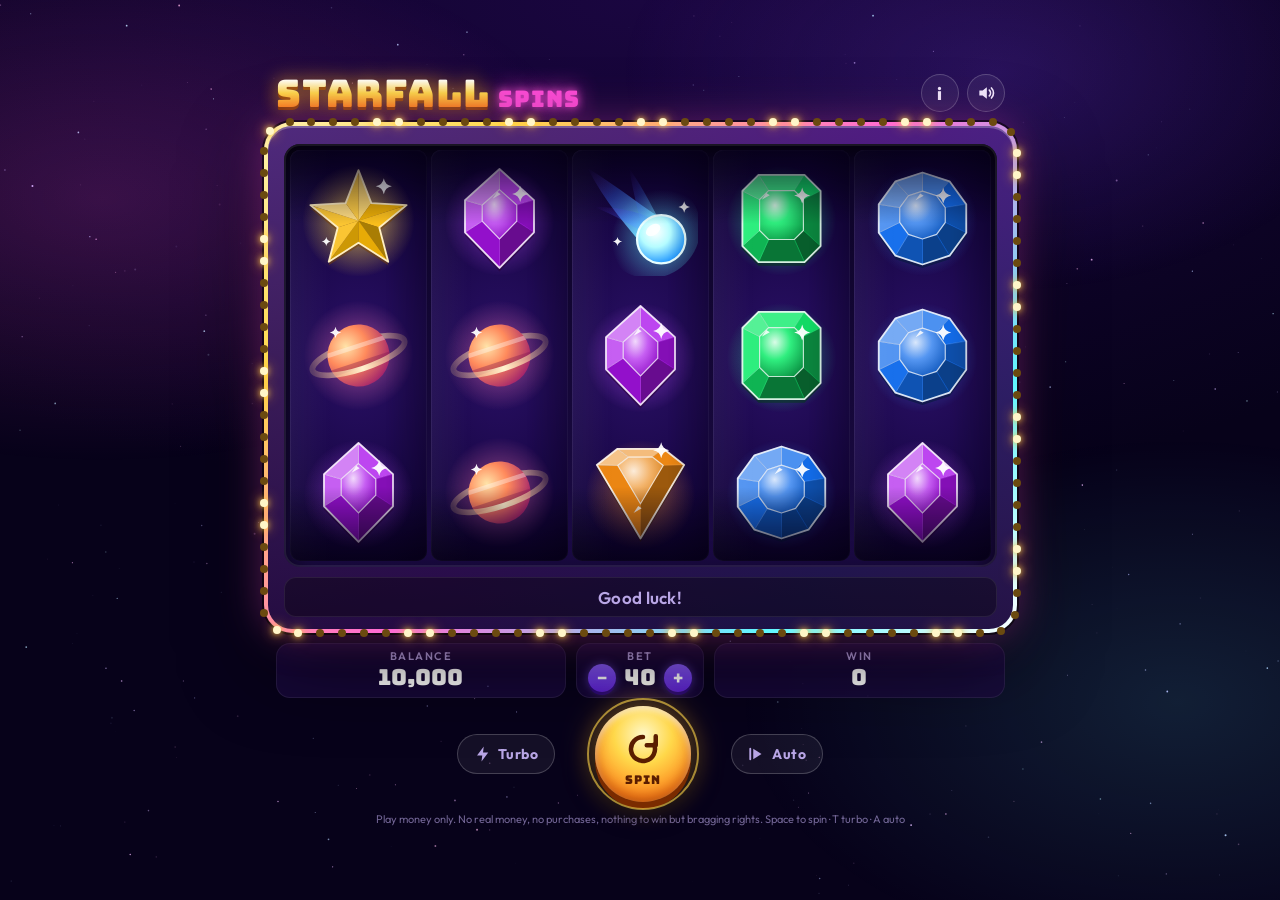
==== index.html @ 4cf90029 "Add Starfall Spins, a play-money slot machine Frontend-only 5x3, 20-line slot with an original cosmi" ====
<!doctype html>
<html lang="en">
<head>
  <meta charset="utf-8">
  <meta name="viewport" content="width=device-width, initial-scale=1, viewport-fit=cover, user-scalable=no">
  <meta name="theme-color" content="#0b0420">
  <title>Starfall Spins</title>
  <meta name="description" content="A free play-money slot machine that runs entirely in your browser.">
  <link rel="icon" href="data:image/svg+xml,%3Csvg xmlns='http://www.w3.org/2000/svg' viewBox='0 0 100 100'%3E%3Ctext y='.9em' font-size='90'%3E%E2%AD%90%3C/text%3E%3C/svg%3E">
  <link rel="preconnect" href="https://fonts.googleapis.com">
  <link rel="preconnect" href="https://fonts.gstatic.com" crossorigin>
  <link href="https://fonts.googleapis.com/css2?family=Bungee&family=Outfit:wght@400;600;800&display=swap" rel="stylesheet">
  <link rel="stylesheet" href="css/style.css">
</head>
<body>
  <svg width="0" height="0" style="position:absolute" aria-hidden="true">
    <filter id="vblur" x="0" y="-20%" width="100%" height="140%"><feGaussianBlur stdDeviation="0 7"/></filter>
  </svg>
  <canvas id="stars" aria-hidden="true"></canvas>
  <div class="nebula" aria-hidden="true"></div>

  <main id="app">
    <header class="top">
      <h1 class="logo" aria-label="Starfall Spins"><span>STARFALL</span><em>SPINS</em></h1>
      <div class="top-buttons">
        <button id="btn-info" class="icon-btn" aria-label="Paytable">i</button>
        <button id="btn-sound" class="icon-btn" aria-label="Toggle sound" aria-pressed="true">
          <svg viewBox="0 0 24 24" width="20" height="20"><path class="spk" d="M4 9h4l5-4v14l-5-4H4z" fill="currentColor"/><path class="waves" d="M16 8.5a5 5 0 0 1 0 7M18.5 6a8.5 8.5 0 0 1 0 12" stroke="currentColor" stroke-width="2" fill="none" stroke-linecap="round"/><path class="mute" d="M16 9l6 6M22 9l-6 6" stroke="currentColor" stroke-width="2" stroke-linecap="round"/></svg>
        </button>
      </div>
    </header>

    <section class="machine" id="machine">
      <div class="bulbs" id="bulbs" aria-hidden="true"></div>
      <div class="fs-banner" id="fs-banner" hidden>
        <span>FREE SPINS</span> <b id="fs-count">0</b> <span class="fs-x">ALL WINS ×2</span>
      </div>
      <div class="reels-frame">
        <div class="reels" id="reels"></div>
        <canvas id="lines" aria-hidden="true"></canvas>
      </div>
      <div class="winbar" id="winbar" aria-live="polite">
        <span class="winbar-msg" id="win-msg">Good luck!</span>
      </div>
    </section>

    <section class="controls">
      <div class="meter">
        <label>Balance</label>
        <output id="balance">0</output>
      </div>
      <div class="meter bet">
        <label>Bet</label>
        <div class="bet-row">
          <button id="bet-down" class="round-btn" aria-label="Lower bet">−</button>
          <output id="bet">0</output>
          <button id="bet-up" class="round-btn" aria-label="Raise bet">+</button>
        </div>
      </div>
      <div class="meter">
        <label>Win</label>
        <output id="win">0</output>
      </div>

      <div class="action-row">
        <button id="btn-turbo" class="pill-btn" aria-pressed="false" title="Turbo (T)">
          <svg viewBox="0 0 24 24" width="18" height="18"><path d="M13 2 4 14h7l-1 8 9-12h-7z" fill="currentColor"/></svg><span>Turbo</span>
        </button>
        <button id="btn-spin" class="spin-btn" aria-label="Spin (Space)">
          <span class="spin-ring"></span>
          <svg class="spin-icon" viewBox="0 0 24 24"><path d="M12 4a8 8 0 1 0 7.4 5" fill="none" stroke="currentColor" stroke-width="3" stroke-linecap="round"/><path d="M20.5 3.5v6h-6" fill="none" stroke="currentColor" stroke-width="3" stroke-linecap="round" stroke-linejoin="round"/></svg>
          <span class="spin-label">SPIN</span>
        </button>
        <button id="btn-auto" class="pill-btn" aria-pressed="false" title="Autoplay (A)">
          <svg viewBox="0 0 24 24" width="18" height="18"><path d="M7 5v14l11-7z" fill="currentColor"/><path d="M3 5v14" stroke="currentColor" stroke-width="2.5" stroke-linecap="round"/></svg><span>Auto</span>
        </button>
      </div>
    </section>

    <p class="fineprint">Play money only. No real money, no purchases, nothing to win but bragging rights. <span class="keys">Space to spin · T turbo · A auto</span></p>
  </main>

  <canvas id="fx" aria-hidden="true"></canvas>

  <div class="overlay bigwin" id="bigwin" hidden>
    <div class="burst" aria-hidden="true"></div>
    <div class="bigwin-title" id="bigwin-title">BIG WIN</div>
    <div class="bigwin-amount" id="bigwin-amount">0</div>
    <div class="bigwin-hint">tap to collect</div>
  </div>

  <div class="overlay bonus" id="bonus" hidden>
    <div class="burst" aria-hidden="true"></div>
    <div class="bonus-title" id="bonus-title">FREE SPINS</div>
    <div class="bonus-sub" id="bonus-sub"></div>
    <div class="bigwin-hint">tap to continue</div>
  </div>

  <div class="overlay broke" id="broke" hidden>
    <div class="card">
      <h2>Out of stardust</h2>
      <p>Your balance is too low for any bet. Here's a fresh stack on the house. It's all play money anyway.</p>
      <button id="btn-refill" class="cta">Refill 10,000</button>
    </div>
  </div>

  <dialog id="paytable">
    <form method="dialog" class="card">
      <h2>Paytable</h2>
      <p class="pt-note">Wins pay left to right on 20 lines, shown for your current bet. <b>Wild Sun</b> stands in for every symbol except Bonus and appears on reels 2 to 5.</p>
      <div class="pt-grid" id="pt-grid"></div>
      <div class="pt-bonus" id="pt-bonus"></div>
      <h3>Paylines</h3>
      <div class="pt-lines" id="pt-lines"></div>
      <p class="pt-note">Theoretical return about 97% over the long run. It is a random game: each spin is independent.</p>
      <button class="cta" value="close">Close</button>
    </form>
  </dialog>

  <script type="module" src="js/main.js"></script>
</body>
</html>
---- css/style.css ----
:root {
  --cell: 120px;
  --bg0: #07021a;
  --bg1: #1a0640;
  --pink: #ff4dd8;
  --cyan: #5ff6ff;
  --gold: #ffd84a;
  --gold-deep: #c27a00;
  --text: #f4ecff;
  --muted: #b9a6e6;
  --panel: rgba(28, 10, 66, 0.72);
  --display: 'Bungee', 'Arial Black', Impact, sans-serif;
  --ui: 'Outfit', system-ui, -apple-system, 'Segoe UI', sans-serif;
}

* { box-sizing: border-box; }
html, body { height: 100%; }
body {
  margin: 0;
  background: radial-gradient(120% 80% at 50% 0%, var(--bg1), var(--bg0) 70%);
  background-color: var(--bg0);
  color: var(--text);
  font-family: var(--ui);
  overflow: hidden;
  -webkit-tap-highlight-color: transparent;
  user-select: none;
  -webkit-user-select: none;
  touch-action: manipulation;
}

#stars, #fx { position: fixed; inset: 0; pointer-events: none; }
#stars { z-index: 0; }
#fx { z-index: 50; }

.nebula {
  position: fixed; inset: -20%; z-index: 0; pointer-events: none;
  background:
    radial-gradient(40% 30% at 20% 30%, rgba(255, 77, 216, 0.18), transparent 70%),
    radial-gradient(35% 30% at 80% 70%, rgba(95, 246, 255, 0.12), transparent 70%),
    radial-gradient(30% 25% at 70% 20%, rgba(130, 70, 255, 0.2), transparent 70%);
  animation: drift 30s ease-in-out infinite alternate;
  transition: filter 1.5s;
}
body.freespins .nebula { filter: hue-rotate(-70deg) saturate(1.5); }
@keyframes drift { to { transform: translate(4%, -3%) rotate(6deg); } }

#app {
  position: relative; z-index: 1;
  height: 100%;
  display: flex; flex-direction: column; align-items: center; justify-content: center;
  gap: 10px;
  padding: max(8px, env(safe-area-inset-top)) 12px max(8px, env(safe-area-inset-bottom));
}

/* ---------- header ---------- */
.top {
  width: calc(var(--cell) * 5 + 44px); max-width: 100%;
  display: flex; align-items: center; justify-content: space-between;
}
.logo {
  margin: 0; font-family: var(--display); font-weight: 400; line-height: 0.9;
  font-size: clamp(22px, 5vw, 38px); letter-spacing: 1px;
  display: flex; align-items: baseline; gap: 8px;
}
.logo span {
  background: linear-gradient(180deg, #fff 10%, var(--gold) 50%, #ff8a1f 90%);
  -webkit-background-clip: text; background-clip: text; color: transparent;
  filter: drop-shadow(0 0 10px rgba(255, 190, 60, 0.6)) drop-shadow(0 3px 0 #7a2b00);
}
.logo em {
  font-style: normal; font-size: 0.6em; color: var(--pink);
  text-shadow: 0 0 8px var(--pink), 0 0 24px var(--pink);
  animation: flicker 6s infinite;
}
@keyframes flicker { 0%, 92%, 96%, 100% { opacity: 1; } 94% { opacity: 0.4; } }

.top-buttons { display: flex; gap: 8px; }
.icon-btn {
  width: 38px; height: 38px; border-radius: 50%; border: 1px solid rgba(255, 255, 255, 0.2);
  background: rgba(255, 255, 255, 0.06); color: var(--text); cursor: pointer;
  font: 800 18px var(--ui); display: grid; place-items: center;
  transition: transform 0.12s, background 0.2s;
}
.icon-btn:hover { background: rgba(255, 255, 255, 0.14); }
.icon-btn:active { transform: scale(0.9); }
#btn-sound .mute { display: none; }
#btn-sound[aria-pressed="false"] .mute { display: inline; }
#btn-sound[aria-pressed="false"] .waves { display: none; }

/* ---------- machine ---------- */
.machine {
  position: relative;
  padding: 18px 16px 12px;
  border-radius: 28px;
  background:
    linear-gradient(180deg, rgba(60, 20, 120, 0.9), rgba(25, 6, 60, 0.95)) padding-box,
    linear-gradient(135deg, #fff2b0, var(--gold) 20%, #ff6ad5 50%, var(--cyan) 80%, #fff) border-box;
  border: 4px solid transparent;
  box-shadow: 0 0 0 2px rgba(0, 0, 0, 0.6), 0 0 40px rgba(255, 77, 216, 0.35), 0 30px 80px rgba(0, 0, 0, 0.6), inset 0 2px 0 rgba(255, 255, 255, 0.25);
  transition: box-shadow 0.4s;
}
.machine.shake { animation: shake 0.5s cubic-bezier(.36, .07, .19, .97); }
@keyframes shake {
  10%, 90% { transform: translate(-2px, 1px) rotate(-0.3deg); }
  20%, 80% { transform: translate(4px, -2px) rotate(0.4deg); }
  30%, 50%, 70% { transform: translate(-6px, 2px) rotate(-0.6deg); }
  40%, 60% { transform: translate(6px, -1px) rotate(0.5deg); }
}

.bulbs { position: absolute; inset: -4px; pointer-events: none; border-radius: 28px; }
.bulb {
  position: absolute; width: 8px; height: 8px; margin: -4px 0 0 -4px; border-radius: 50%;
  background: #6b4a10; box-shadow: none; transition: background 0.08s, box-shadow 0.08s;
}
.bulb.on { background: #fff6c8; box-shadow: 0 0 6px #ffd84a, 0 0 14px #ff9a2e; }
.machine.winning .bulb.on { background: #ffe0fb; box-shadow: 0 0 6px var(--pink), 0 0 16px var(--pink); }

.reels-frame {
  position: relative;
  border-radius: 16px;
  padding: 6px;
  background: linear-gradient(180deg, #0c0326, #1b0a45);
  box-shadow: inset 0 0 0 2px rgba(255, 255, 255, 0.08), inset 0 10px 30px rgba(0, 0, 0, 0.8);
}
.reels { display: flex; gap: 4px; position: relative; }
.reel {
  position: relative; width: var(--cell); height: calc(var(--cell) * 3); overflow: hidden;
  border-radius: 10px;
  background: radial-gradient(120% 60% at 50% 50%, #2a1066 0%, #150540 70%, #0b0228 100%);
  box-shadow: inset 0 0 0 1px rgba(255, 255, 255, 0.06);
}
/* glassy shading at the top and bottom of each reel */
.reel::after {
  content: ''; position: absolute; inset: 0; pointer-events: none; z-index: 3;
  background: linear-gradient(180deg, rgba(5, 0, 20, 0.75) 0%, transparent 18%, transparent 82%, rgba(5, 0, 20, 0.75) 100%),
              linear-gradient(90deg, rgba(255, 255, 255, 0.05), transparent 30%, transparent 70%, rgba(0, 0, 0, 0.2));
}
.reel.anticipate { box-shadow: inset 0 0 0 2px var(--pink), 0 0 24px var(--pink), inset 0 0 30px rgba(255, 77, 216, 0.6); animation: antic 0.35s ease-in-out infinite alternate; }
@keyframes antic { to { box-shadow: inset 0 0 0 3px #fff, 0 0 40px var(--pink), inset 0 0 50px rgba(255, 77, 216, 0.9); } }

.strip { position: absolute; inset: 0; will-change: transform; }
.reel.blur .strip { filter: url(#vblur); }
.cell {
  position: absolute; left: 0; top: 0; width: var(--cell); height: var(--cell);
  display: grid; place-items: center; will-change: transform;
}
.cell img { width: 84%; height: 84%; pointer-events: none; transition: opacity 0.25s, filter 0.25s; }
.reels.showing .cell img { opacity: 0.32; filter: saturate(0.4) brightness(0.7); }
.reels.showing .cell.win img { opacity: 1; filter: none; animation: pop 0.6s cubic-bezier(.2, 1.6, .4, 1) both, glow 1.2s ease-in-out 0.6s infinite alternate; }
.cell.land img { animation: land 0.35s cubic-bezier(.2, 1.8, .4, 1); }
.cell.scatter-hit img { animation: scatterhit 0.9s cubic-bezier(.2, 1.6, .4, 1) both, glow 0.8s ease-in-out 0.9s infinite alternate; }
@keyframes pop { 0% { transform: scale(1); } 40% { transform: scale(1.28) rotate(-4deg); } 100% { transform: scale(1.1); } }
@keyframes glow {
  from { filter: drop-shadow(0 0 4px var(--glow, #fff)) brightness(1.05); transform: scale(1.1); }
  to { filter: drop-shadow(0 0 16px var(--glow, #fff)) brightness(1.3); transform: scale(1.18); }
}
@keyframes land { 0% { transform: scale(1, 1); } 40% { transform: scale(1.12, 0.9); } 100% { transform: scale(1, 1); } }
@keyframes scatterhit { 0% { transform: scale(1); } 50% { transform: scale(1.4) rotate(12deg); } 100% { transform: scale(1.12); } }

#lines { position: absolute; inset: 0; pointer-events: none; z-index: 5; }

.winbar {
  margin-top: 10px; height: 40px; border-radius: 12px;
  display: grid; place-items: center; overflow: hidden;
  background: rgba(0, 0, 0, 0.35); box-shadow: inset 0 0 0 1px rgba(255, 255, 255, 0.08);
  font: 600 clamp(13px, 3.4vw, 17px) var(--ui); color: var(--muted); letter-spacing: 0.3px;
}
.winbar-msg { white-space: nowrap; transition: transform 0.25s, opacity 0.25s; }
.winbar-msg.bump { animation: bump 0.35s cubic-bezier(.2, 1.6, .4, 1); }
@keyframes bump { 0% { transform: scale(0.7); opacity: 0; } 100% { transform: scale(1); opacity: 1; } }
.winbar b { color: var(--gold); font-family: var(--display); font-weight: 400; text-shadow: 0 0 10px rgba(255, 200, 60, 0.7); }

.fs-banner {
  position: absolute; left: 50%; top: -18px; transform: translateX(-50%); z-index: 10;
  padding: 6px 16px; border-radius: 999px; white-space: nowrap;
  background: linear-gradient(90deg, #7d3dff, var(--pink)); border: 2px solid #ffd6f6;
  font: 800 13px var(--ui); letter-spacing: 1px; box-shadow: 0 0 20px var(--pink);
}
.fs-banner b { font-family: var(--display); font-weight: 400; font-size: 16px; color: var(--gold); margin: 0 4px; }
.fs-banner .fs-x { opacity: 0.85; font-size: 11px; }

/* ---------- controls ---------- */
.controls {
  width: calc(var(--cell) * 5 + 44px); max-width: 100%;
  display: grid; grid-template-columns: 1fr auto 1fr; gap: 8px 10px; align-items: center;
}
.meter {
  background: var(--panel); border-radius: 14px; padding: 6px 12px; text-align: center;
  box-shadow: inset 0 0 0 1px rgba(255, 255, 255, 0.08);
  min-width: 0;
}
.meter label { display: block; font: 600 11px var(--ui); text-transform: uppercase; letter-spacing: 1.5px; color: var(--muted); }
.meter output {
  display: block; font: 400 clamp(16px, 4vw, 22px) var(--display); color: #fff;
  white-space: nowrap; overflow: hidden; text-overflow: ellipsis;
  transition: color 0.2s;
}
#win.hot { color: var(--gold); text-shadow: 0 0 12px rgba(255, 200, 60, 0.9); }
#balance.up { color: #8dffb8; }
.bet-row { display: flex; align-items: center; justify-content: center; gap: 8px; }
.round-btn {
  width: 28px; height: 28px; border-radius: 50%; border: 0; cursor: pointer;
  background: linear-gradient(180deg, #8a5cff, #5a20d0); color: #fff; font: 800 18px/1 var(--ui);
  box-shadow: 0 3px 0 #2c0a78, 0 0 10px rgba(138, 92, 255, 0.5);
  transition: transform 0.08s, box-shadow 0.08s;
}
.round-btn:active { transform: translateY(3px); box-shadow: 0 0 0 #2c0a78; }
.round-btn:disabled, .pill-btn:disabled { opacity: 0.4; cursor: default; }

.action-row { grid-column: 1 / -1; display: flex; align-items: center; justify-content: center; gap: clamp(16px, 6vw, 40px); }
.pill-btn {
  display: flex; align-items: center; gap: 6px; padding: 10px 16px; border-radius: 999px; cursor: pointer;
  border: 1px solid rgba(255, 255, 255, 0.2); background: rgba(255, 255, 255, 0.06); color: var(--muted);
  font: 700 14px var(--ui); letter-spacing: 0.5px; transition: all 0.15s;
}
.pill-btn:active { transform: scale(0.94); }
.pill-btn[aria-pressed="true"] { color: #fff; background: linear-gradient(180deg, #ff6ad5, #b0179a); border-color: #ffc4f0; box-shadow: 0 0 18px rgba(255, 77, 216, 0.7); }

.spin-btn {
  flex: none;
  position: relative; width: 96px; height: 96px; border-radius: 50%; border: 0; cursor: pointer;
  background: radial-gradient(circle at 50% 30%, #fff8c8, var(--gold) 35%, #ff8a1f 75%, #b44a00);
  color: #5a1d00;
  box-shadow: 0 7px 0 #7a2b00, 0 10px 25px rgba(0, 0, 0, 0.6), 0 0 30px rgba(255, 180, 40, 0.6), inset 0 -6px 12px rgba(150, 50, 0, 0.5), inset 0 4px 6px rgba(255, 255, 255, 0.7);
  transition: transform 0.08s, box-shadow 0.08s, filter 0.2s;
  display: grid; place-items: center;
}
.spin-btn:hover { filter: brightness(1.08); }
.spin-btn.pressed, .spin-btn:active { transform: translateY(6px); box-shadow: 0 1px 0 #7a2b00, 0 4px 12px rgba(0, 0, 0, 0.6), 0 0 40px rgba(255, 180, 40, 0.9), inset 0 -4px 10px rgba(150, 50, 0, 0.5), inset 0 4px 6px rgba(255, 255, 255, 0.7); }
.spin-icon { width: 36px; height: 36px; transition: transform 0.4s; }
.spin-label { position: absolute; bottom: 14px; font: 400 12px var(--display); letter-spacing: 1px; }
.spin-btn .spin-icon { margin-top: -10px; }
.spin-btn.spinning .spin-icon { animation: rot 0.5s linear infinite; }
.spin-btn.spinning .spin-label::after { content: ''; }
@keyframes rot { to { transform: rotate(360deg); } }
.spin-ring {
  position: absolute; inset: -8px; border-radius: 50%; pointer-events: none;
  border: 2px solid rgba(255, 216, 74, 0.6);
  animation: ring 1.8s ease-out infinite;
}
.spin-btn.spinning .spin-ring, .spin-btn:disabled .spin-ring { animation: none; opacity: 0; }
@keyframes ring { 0% { transform: scale(0.95); opacity: 0.9; } 100% { transform: scale(1.3); opacity: 0; } }
.spin-btn.stop { background: radial-gradient(circle at 50% 30%, #ffd0f2, var(--pink) 40%, #a1127f 80%); color: #4a0038; box-shadow: 0 7px 0 #5a0045, 0 10px 25px rgba(0, 0, 0, 0.6), 0 0 30px rgba(255, 77, 216, 0.7), inset 0 4px 6px rgba(255, 255, 255, 0.6); }

.fineprint { margin: 0; font-size: 11px; color: rgba(185, 166, 230, 0.6); text-align: center; max-width: 560px; }
.fineprint .keys { display: inline-block; }
@media (hover: none) { .fineprint .keys { display: none; } }

/* ---------- overlays ---------- */
.overlay {
  position: fixed; inset: 0; z-index: 40; display: flex; flex-direction: column; align-items: center; justify-content: center;
  background: radial-gradient(circle, rgba(40, 0, 80, 0.55), rgba(5, 0, 20, 0.85));
  animation: fadein 0.3s ease-out;
  cursor: pointer; overflow: hidden; padding: 16px;
}
.overlay[hidden] { display: none; }
@keyframes fadein { from { opacity: 0; } }
.burst {
  position: absolute; width: 200vmax; height: 200vmax; left: 50%; top: 50%; margin: -100vmax 0 0 -100vmax;
  background: repeating-conic-gradient(from 0deg, rgba(255, 216, 74, 0.13) 0 8deg, transparent 8deg 20deg);
  animation: spinbg 14s linear infinite; pointer-events: none;
  mask-image: radial-gradient(circle, #000 0%, transparent 45%);
  -webkit-mask-image: radial-gradient(circle, #000 0%, transparent 45%);
}
@keyframes spinbg { to { transform: rotate(360deg); } }
.bigwin-title, .bonus-title {
  position: relative; font-family: var(--display); font-size: clamp(44px, 13vw, 110px); line-height: 1; text-align: center;
  background: linear-gradient(180deg, #fff 15%, var(--gold) 45%, #ff7a1a 80%);
  -webkit-background-clip: text; background-clip: text; color: transparent;
  filter: drop-shadow(0 6px 0 #7a1f00) drop-shadow(0 0 30px rgba(255, 170, 40, 0.8));
  animation: titlein 0.6s cubic-bezier(.2, 1.6, .4, 1) both;
}
.bigwin-title.tier { animation: tierpop 0.5s cubic-bezier(.2, 1.8, .4, 1); }
.bigwin-title.t2 { background-image: linear-gradient(180deg, #fff 15%, #ff9af0 45%, #c21fd6 80%); filter: drop-shadow(0 6px 0 #4a0050) drop-shadow(0 0 30px rgba(255, 77, 216, 0.9)); }
.bigwin-title.t3 { background-image: linear-gradient(180deg, #fff 10%, #8ffcff 40%, #2a6bff 80%); filter: drop-shadow(0 6px 0 #001a6a) drop-shadow(0 0 40px rgba(95, 246, 255, 1)); }
@keyframes titlein { from { transform: scale(0.2) rotate(-8deg); opacity: 0; } }
@keyframes tierpop { 0% { transform: scale(1.6); } 100% { transform: scale(1); } }
.bigwin-amount {
  position: relative; margin-top: 12px; font-family: var(--display); font-size: clamp(36px, 10vw, 80px); color: #fff;
  text-shadow: 0 0 20px rgba(255, 216, 74, 0.9), 0 4px 0 #6a3a00;
  font-variant-numeric: tabular-nums;
}
.bigwin-hint { position: relative; margin-top: 36px; color: var(--muted); font-size: 13px; letter-spacing: 2px; text-transform: uppercase; opacity: 0.8; animation: blink 1.4s infinite; }
@keyframes blink { 50% { opacity: 0.3; } }
.bonus-sub { position: relative; margin-top: 14px; font: 800 clamp(18px, 5vw, 28px) var(--ui); text-align: center; color: #fff; text-shadow: 0 0 12px var(--pink); }
.bonus-sub b { color: var(--gold); font-family: var(--display); font-weight: 400; }

.card {
  position: relative; max-width: 420px; width: 100%; padding: 24px; border-radius: 22px; text-align: center; cursor: default;
  background: linear-gradient(180deg, #2c0f66, #170540); border: 2px solid rgba(255, 216, 74, 0.5);
  box-shadow: 0 0 40px rgba(255, 77, 216, 0.4), 0 20px 60px rgba(0, 0, 0, 0.6); color: var(--text);
}
.card h2 { margin: 0 0 8px; font: 400 26px var(--display); color: var(--gold); }
.card p { color: var(--muted); line-height: 1.45; }
.cta {
  margin-top: 10px; padding: 12px 28px; border-radius: 999px; border: 0; cursor: pointer;
  background: linear-gradient(180deg, #fff3b0, var(--gold) 40%, #ff8a1f); color: #5a1d00;
  font: 400 16px var(--display); box-shadow: 0 5px 0 #7a2b00, 0 0 20px rgba(255, 180, 40, 0.6);
}
.cta:active { transform: translateY(4px); box-shadow: 0 1px 0 #7a2b00; }

dialog {
  padding: 0; border: 0; background: transparent; max-width: min(560px, calc(100vw - 32px)); max-height: calc(100vh - 32px); overflow: auto;
}
dialog::backdrop { background: rgba(5, 0, 20, 0.75); backdrop-filter: blur(4px); }
dialog .card { max-width: none; text-align: left; }
dialog h3 { margin: 18px 0 8px; font: 400 16px var(--display); color: var(--cyan); }
.pt-note { font-size: 13px; }
.pt-grid { display: grid; grid-template-columns: repeat(2, 1fr); gap: 8px; }
.pt-item { display: flex; align-items: center; gap: 10px; padding: 6px 8px; border-radius: 12px; background: rgba(255, 255, 255, 0.05); }
.pt-item img { width: 52px; height: 52px; }
.pt-item ul { list-style: none; margin: 0; padding: 0; font-size: 13px; line-height: 1.5; }
.pt-item li b { color: var(--gold); display: inline-block; min-width: 20px; }
.pt-bonus { margin-top: 8px; display: flex; gap: 10px; align-items: center; padding: 8px; border-radius: 12px; background: rgba(255, 77, 216, 0.12); font-size: 13px; color: var(--text); }
.pt-bonus img { width: 60px; height: 60px; flex: none; }
.pt-lines { display: grid; grid-template-columns: repeat(5, 1fr); gap: 6px; }
.pt-line { background: rgba(0, 0, 0, 0.3); border-radius: 6px; padding: 4px; text-align: center; font-size: 10px; color: var(--muted); }
.pt-line svg { width: 100%; height: auto; display: block; }

@media (max-width: 520px) {
  .machine { padding: 14px 8px 8px; border-radius: 22px; }
  .reels { gap: 3px; }
  .reels-frame { padding: 4px; }
  .controls { gap: 6px; }
  .meter { padding: 5px 6px; }
  .pill-btn { padding: 9px 12px; font-size: 13px; }
  .spin-btn { width: 84px; height: 84px; }
  .pt-grid { grid-template-columns: 1fr; }
}

@media (prefers-reduced-motion: reduce) {
  .nebula, .spin-ring, .burst { animation: none; }
}

/* Short landscape screens (phones on their side): controls move beside the reels. */
@media (max-height: 540px) and (orientation: landscape) {
  #app {
    display: grid; grid-template-columns: auto minmax(190px, 250px); grid-template-rows: auto auto;
    align-content: center; justify-content: center; column-gap: 18px; row-gap: 8px;
  }
  .top { grid-column: 2; grid-row: 1; width: auto; align-self: end; }
  .logo { font-size: 20px; flex-direction: column; gap: 2px; }
  .machine { grid-column: 1; grid-row: 1 / 3; padding: 12px 10px 8px; }
  .winbar { height: 32px; margin-top: 6px; }
  .controls { grid-column: 2; grid-row: 2; width: auto; grid-template-columns: 1fr 1fr; align-self: start; }
  .controls .meter { grid-column: 1 / -1; padding: 4px 10px; }
  .action-row { gap: 10px; }
  .pill-btn span { display: none; }
  .spin-btn { width: 80px; height: 80px; }
  .fineprint { display: none; }
}
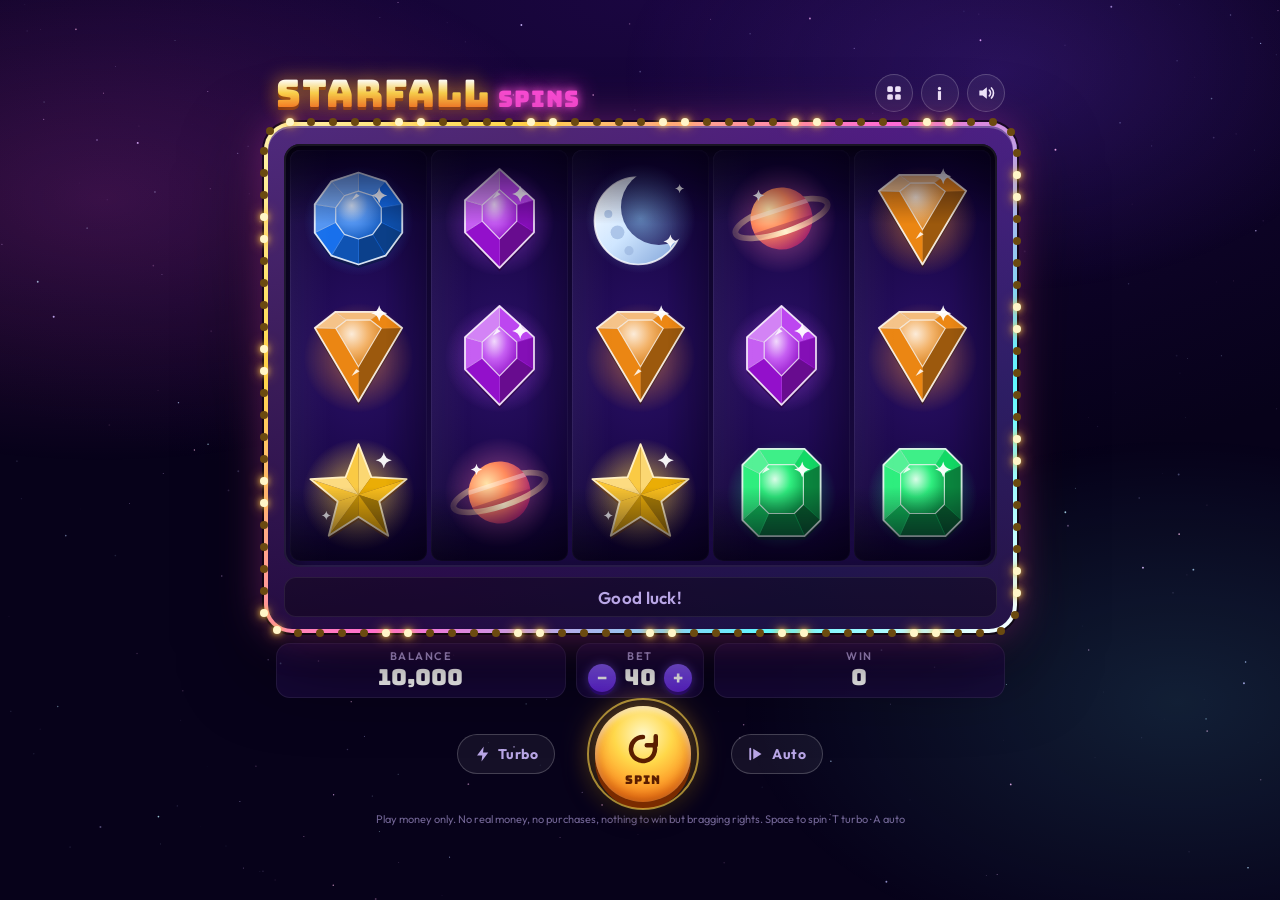
==== commit 55f27f51: "Add Nova Roulette and a shared games lobby A European single-zero roulette page in roulette/ with a " ====
--- a/index.html
+++ b/index.html
@@ -23,6 +23,7 @@
     <header class="top">
       <h1 class="logo" aria-label="Starfall Spins"><span>STARFALL</span><em>SPINS</em></h1>
       <div class="top-buttons">
+        <span data-games-nav></span>
         <button id="btn-info" class="icon-btn" aria-label="Paytable">i</button>
         <button id="btn-sound" class="icon-btn" aria-label="Toggle sound" aria-pressed="true">
           <svg viewBox="0 0 24 24" width="20" height="20"><path class="spk" d="M4 9h4l5-4v14l-5-4H4z" fill="currentColor"/><path class="waves" d="M16 8.5a5 5 0 0 1 0 7M18.5 6a8.5 8.5 0 0 1 0 12" stroke="currentColor" stroke-width="2" fill="none" stroke-linecap="round"/><path class="mute" d="M16 9l6 6M22 9l-6 6" stroke="currentColor" stroke-width="2" stroke-linecap="round"/></svg>
@@ -117,6 +118,7 @@
     </form>
   </dialog>
 
+  <script src="js/nav.js" defer></script>
   <script type="module" src="js/main.js"></script>
 </body>
 </html>
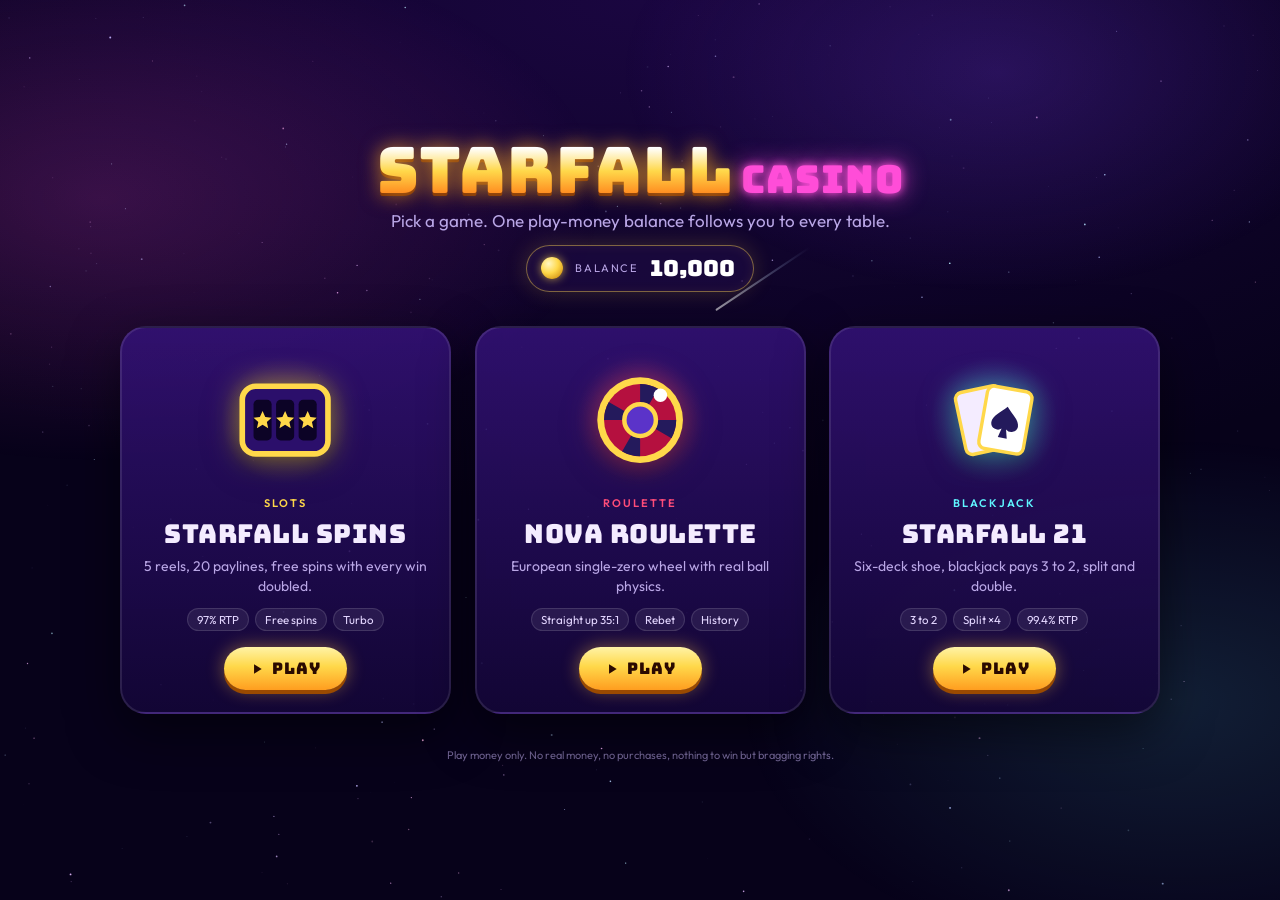
==== commit 1397fdf6: "Add a game picker home page and move slots to /slots/ The root page is now a lobby with a card per g" ====
--- a/index.html
+++ b/index.html
@@ -2,123 +2,37 @@
 <html lang="en">
 <head>
   <meta charset="utf-8">
-  <meta name="viewport" content="width=device-width, initial-scale=1, viewport-fit=cover, user-scalable=no">
+  <meta name="viewport" content="width=device-width, initial-scale=1, viewport-fit=cover">
   <meta name="theme-color" content="#0b0420">
-  <title>Starfall Spins</title>
-  <meta name="description" content="A free play-money slot machine that runs entirely in your browser.">
+  <title>Starfall Casino</title>
+  <meta name="description" content="Free play-money slots, roulette and blackjack that run entirely in your browser.">
   <link rel="icon" href="data:image/svg+xml,%3Csvg xmlns='http://www.w3.org/2000/svg' viewBox='0 0 100 100'%3E%3Ctext y='.9em' font-size='90'%3E%E2%AD%90%3C/text%3E%3C/svg%3E">
   <link rel="preconnect" href="https://fonts.googleapis.com">
   <link rel="preconnect" href="https://fonts.gstatic.com" crossorigin>
   <link href="https://fonts.googleapis.com/css2?family=Bungee&family=Outfit:wght@400;600;800&display=swap" rel="stylesheet">
   <link rel="stylesheet" href="css/style.css">
+  <link rel="stylesheet" href="css/lobby.css">
 </head>
-<body>
-  <svg width="0" height="0" style="position:absolute" aria-hidden="true">
-    <filter id="vblur" x="0" y="-20%" width="100%" height="140%"><feGaussianBlur stdDeviation="0 7"/></filter>
-  </svg>
+<body class="lobby-page">
   <canvas id="stars" aria-hidden="true"></canvas>
   <div class="nebula" aria-hidden="true"></div>
 
-  <main id="app">
-    <header class="top">
-      <h1 class="logo" aria-label="Starfall Spins"><span>STARFALL</span><em>SPINS</em></h1>
-      <div class="top-buttons">
-        <span data-games-nav></span>
-        <button id="btn-info" class="icon-btn" aria-label="Paytable">i</button>
-        <button id="btn-sound" class="icon-btn" aria-label="Toggle sound" aria-pressed="true">
-          <svg viewBox="0 0 24 24" width="20" height="20"><path class="spk" d="M4 9h4l5-4v14l-5-4H4z" fill="currentColor"/><path class="waves" d="M16 8.5a5 5 0 0 1 0 7M18.5 6a8.5 8.5 0 0 1 0 12" stroke="currentColor" stroke-width="2" fill="none" stroke-linecap="round"/><path class="mute" d="M16 9l6 6M22 9l-6 6" stroke="currentColor" stroke-width="2" stroke-linecap="round"/></svg>
-        </button>
+  <main class="lobby" data-games-lobby>
+    <header class="lobby-head">
+      <h1 class="logo lobby-logo" aria-label="Starfall Casino"><span>STARFALL</span><em>CASINO</em></h1>
+      <p class="lobby-sub">Pick a game. One play-money balance follows you to every table.</p>
+      <div class="lobby-bal" aria-live="polite">
+        <span class="lobby-bal-label">Balance</span>
+        <output id="lobby-balance">10,000</output>
       </div>
     </header>
 
-    <section class="machine" id="machine">
-      <div class="bulbs" id="bulbs" aria-hidden="true"></div>
-      <div class="fs-banner" id="fs-banner" hidden>
-        <span>FREE SPINS</span> <b id="fs-count">0</b> <span class="fs-x">ALL WINS ×2</span>
-      </div>
-      <div class="reels-frame">
-        <div class="reels" id="reels"></div>
-        <canvas id="lines" aria-hidden="true"></canvas>
-      </div>
-      <div class="winbar" id="winbar" aria-live="polite">
-        <span class="winbar-msg" id="win-msg">Good luck!</span>
-      </div>
-    </section>
+    <nav class="lobby-grid" id="lobby-grid" aria-label="Games"></nav>
 
-    <section class="controls">
-      <div class="meter">
-        <label>Balance</label>
-        <output id="balance">0</output>
-      </div>
-      <div class="meter bet">
-        <label>Bet</label>
-        <div class="bet-row">
-          <button id="bet-down" class="round-btn" aria-label="Lower bet">−</button>
-          <output id="bet">0</output>
-          <button id="bet-up" class="round-btn" aria-label="Raise bet">+</button>
-        </div>
-      </div>
-      <div class="meter">
-        <label>Win</label>
-        <output id="win">0</output>
-      </div>
-
-      <div class="action-row">
-        <button id="btn-turbo" class="pill-btn" aria-pressed="false" title="Turbo (T)">
-          <svg viewBox="0 0 24 24" width="18" height="18"><path d="M13 2 4 14h7l-1 8 9-12h-7z" fill="currentColor"/></svg><span>Turbo</span>
-        </button>
-        <button id="btn-spin" class="spin-btn" aria-label="Spin (Space)">
-          <span class="spin-ring"></span>
-          <svg class="spin-icon" viewBox="0 0 24 24"><path d="M12 4a8 8 0 1 0 7.4 5" fill="none" stroke="currentColor" stroke-width="3" stroke-linecap="round"/><path d="M20.5 3.5v6h-6" fill="none" stroke="currentColor" stroke-width="3" stroke-linecap="round" stroke-linejoin="round"/></svg>
-          <span class="spin-label">SPIN</span>
-        </button>
-        <button id="btn-auto" class="pill-btn" aria-pressed="false" title="Autoplay (A)">
-          <svg viewBox="0 0 24 24" width="18" height="18"><path d="M7 5v14l11-7z" fill="currentColor"/><path d="M3 5v14" stroke="currentColor" stroke-width="2.5" stroke-linecap="round"/></svg><span>Auto</span>
-        </button>
-      </div>
-    </section>
-
-    <p class="fineprint">Play money only. No real money, no purchases, nothing to win but bragging rights. <span class="keys">Space to spin · T turbo · A auto</span></p>
+    <p class="fineprint">Play money only. No real money, no purchases, nothing to win but bragging rights.</p>
   </main>
 
-  <canvas id="fx" aria-hidden="true"></canvas>
-
-  <div class="overlay bigwin" id="bigwin" hidden>
-    <div class="burst" aria-hidden="true"></div>
-    <div class="bigwin-title" id="bigwin-title">BIG WIN</div>
-    <div class="bigwin-amount" id="bigwin-amount">0</div>
-    <div class="bigwin-hint">tap to collect</div>
-  </div>
-
-  <div class="overlay bonus" id="bonus" hidden>
-    <div class="burst" aria-hidden="true"></div>
-    <div class="bonus-title" id="bonus-title">FREE SPINS</div>
-    <div class="bonus-sub" id="bonus-sub"></div>
-    <div class="bigwin-hint">tap to continue</div>
-  </div>
-
-  <div class="overlay broke" id="broke" hidden>
-    <div class="card">
-      <h2>Out of stardust</h2>
-      <p>Your balance is too low for any bet. Here's a fresh stack on the house. It's all play money anyway.</p>
-      <button id="btn-refill" class="cta">Refill 10,000</button>
-    </div>
-  </div>
-
-  <dialog id="paytable">
-    <form method="dialog" class="card">
-      <h2>Paytable</h2>
-      <p class="pt-note">Wins pay left to right on 20 lines, shown for your current bet. <b>Wild Sun</b> stands in for every symbol except Bonus and appears on reels 2 to 5.</p>
-      <div class="pt-grid" id="pt-grid"></div>
-      <div class="pt-bonus" id="pt-bonus"></div>
-      <h3>Paylines</h3>
-      <div class="pt-lines" id="pt-lines"></div>
-      <p class="pt-note">Theoretical return about 97% over the long run. It is a random game: each spin is independent.</p>
-      <button class="cta" value="close">Close</button>
-    </form>
-  </dialog>
-
   <script src="js/nav.js" defer></script>
-  <script type="module" src="js/main.js"></script>
+  <script type="module" src="js/lobby.js"></script>
 </body>
 </html>
--- a/css/lobby.css
+++ b/css/lobby.css
@@ -0,0 +1,171 @@
+/* Home page game picker. Builds on css/style.css for the theme. */
+
+body.lobby-page {
+  overflow-x: hidden; overflow-y: auto;
+  user-select: auto; -webkit-user-select: auto;
+}
+html:has(body.lobby-page) { height: auto; min-height: 100%; }
+body.lobby-page { height: auto; min-height: 100%; }
+
+.lobby {
+  position: relative; z-index: 1;
+  min-height: 100vh; min-height: 100dvh;
+  display: flex; flex-direction: column; align-items: center; justify-content: center;
+  gap: clamp(18px, 4vh, 34px);
+  padding: max(24px, env(safe-area-inset-top)) 16px max(20px, env(safe-area-inset-bottom));
+}
+
+/* ---------- header ---------- */
+.lobby-head { display: flex; flex-direction: column; align-items: center; gap: 10px; text-align: center; }
+.lobby-logo { font-size: clamp(34px, 8vw, 64px); justify-content: center; flex-wrap: wrap; animation: rise .6s cubic-bezier(.2, 1.4, .4, 1) both; }
+.lobby-sub { margin: 0; color: var(--muted); font-size: clamp(14px, 2.2vw, 17px); max-width: 30em; animation: rise .6s .08s cubic-bezier(.2, 1.4, .4, 1) both; }
+.lobby-bal {
+  display: inline-flex; align-items: center; gap: 12px; margin-top: 4px;
+  padding: 8px 18px 8px 14px; border-radius: 999px;
+  background: var(--panel); border: 1px solid rgba(255, 216, 74, 0.45);
+  box-shadow: 0 0 22px rgba(255, 216, 74, 0.18), inset 0 0 12px rgba(255, 216, 74, 0.08);
+  animation: rise .6s .16s cubic-bezier(.2, 1.4, .4, 1) both;
+}
+.lobby-bal::before {
+  content: ''; width: 22px; height: 22px; border-radius: 50%;
+  background: radial-gradient(circle at 35% 30%, #fff6c2, var(--gold) 45%, var(--gold-deep));
+  box-shadow: 0 0 10px rgba(255, 216, 74, 0.7);
+}
+.lobby-bal-label { font-size: 11px; letter-spacing: 1.6px; text-transform: uppercase; color: var(--muted); }
+.lobby-bal output { font-family: var(--display); font-size: 22px; color: #fff; min-width: 4ch; }
+
+@keyframes rise { from { opacity: 0; transform: translateY(18px); } }
+
+/* ---------- game cards ---------- */
+.lobby-grid {
+  width: 100%; max-width: 1040px;
+  display: grid; grid-template-columns: repeat(3, minmax(0, 1fr)); gap: clamp(14px, 2.4vw, 24px);
+}
+
+.game-card {
+  --accent: var(--pink);
+  position: relative; isolation: isolate;
+  display: flex; flex-direction: column; align-items: center; gap: 10px;
+  padding: 26px 20px 22px; border-radius: 26px;
+  text-decoration: none; color: var(--text); text-align: center;
+  background: linear-gradient(180deg, rgba(52, 18, 120, 0.85), rgba(20, 6, 56, 0.9));
+  border: 2px solid rgba(255, 255, 255, 0.1);
+  box-shadow: 0 18px 50px rgba(0, 0, 0, 0.5);
+  transform: perspective(900px) rotateX(var(--rx, 0deg)) rotateY(var(--ry, 0deg)) translateY(var(--lift, 0px));
+  transition: transform .25s cubic-bezier(.2, 1.2, .4, 1), border-color .25s, box-shadow .25s;
+  animation: deal .7s cubic-bezier(.2, 1.3, .4, 1) both;
+  animation-delay: calc(.25s + var(--i, 0) * .1s);
+  overflow: hidden;
+  -webkit-tap-highlight-color: transparent;
+}
+.game-card[data-game=slots] { --accent: #ffd84a; }
+.game-card[data-game=roulette] { --accent: #ff4d7a; }
+.game-card[data-game=blackjack] { --accent: #5ff6ff; }
+
+/* Soft spotlight that follows the pointer. */
+.game-card::before {
+  content: ''; position: absolute; inset: 0; z-index: -1; opacity: 0; transition: opacity .25s;
+  background: radial-gradient(260px circle at var(--mx, 50%) var(--my, 30%), color-mix(in srgb, var(--accent) 32%, transparent), transparent 70%);
+}
+/* Shine sweep on hover. */
+.game-card::after {
+  content: ''; position: absolute; top: 0; bottom: 0; left: -60%; width: 40%; z-index: 2; pointer-events: none;
+  background: linear-gradient(100deg, transparent, rgba(255, 255, 255, 0.18), transparent);
+  transform: skewX(-18deg); transition: left 0s;
+}
+.game-card:hover, .game-card:focus-visible {
+  --lift: -6px;
+  border-color: var(--accent);
+  box-shadow: 0 0 0 1px var(--accent), 0 0 36px color-mix(in srgb, var(--accent) 45%, transparent), 0 24px 60px rgba(0, 0, 0, 0.55);
+  outline: none;
+}
+.game-card:hover::before, .game-card:focus-visible::before { opacity: 1; }
+.game-card:hover::after, .game-card:focus-visible::after { left: 130%; transition: left .7s ease-out; }
+.game-card:active { --lift: -2px; transition-duration: .08s; }
+
+@keyframes deal { from { opacity: 0; transform: perspective(900px) translateY(40px) rotateX(18deg) scale(.94); } }
+
+.game-art {
+  width: clamp(96px, 13vw, 132px); aspect-ratio: 1; display: grid; place-items: center;
+  border-radius: 50%;
+  background: radial-gradient(circle, color-mix(in srgb, var(--accent) 22%, transparent), transparent 68%);
+}
+.game-art svg {
+  width: 82%; height: 82%;
+  filter: drop-shadow(0 0 14px color-mix(in srgb, var(--accent) 55%, transparent)) drop-shadow(0 6px 10px rgba(0, 0, 0, 0.5));
+  animation: bob 4s ease-in-out infinite; animation-delay: calc(var(--i, 0) * -1.3s);
+  transition: transform .35s cubic-bezier(.2, 1.6, .4, 1);
+}
+.game-card:hover .game-art svg { transform: scale(1.1) rotate(-4deg); }
+.game-card[data-game=roulette]:hover .game-art svg { transform: scale(1.1) rotate(160deg); transition-duration: .9s; }
+@keyframes bob { 50% { translate: 0 -6px; } }
+
+.game-kind { font-size: 11px; letter-spacing: 2px; text-transform: uppercase; color: var(--accent); font-weight: 600; }
+.game-name { margin: 0; font-family: var(--display); font-weight: 400; font-size: clamp(20px, 2.4vw, 26px); letter-spacing: .5px; line-height: 1.05; }
+.game-blurb { margin: 0; color: var(--muted); font-size: 14px; line-height: 1.4; max-width: 24em; }
+.game-tags { display: flex; flex-wrap: wrap; justify-content: center; gap: 6px; padding: 0; margin: 2px 0 6px; list-style: none; }
+.game-tags li { font-size: 11.5px; padding: 3px 9px; border-radius: 999px; background: rgba(255, 255, 255, 0.07); border: 1px solid rgba(255, 255, 255, 0.12); color: #e3d6ff; }
+
+.game-play {
+  margin-top: auto;
+  display: inline-flex; align-items: center; gap: 8px;
+  padding: 11px 26px; border-radius: 999px;
+  font-family: var(--display); font-size: 16px; letter-spacing: 1px; color: #2a0a00;
+  background: linear-gradient(180deg, #fff3a6, var(--gold) 45%, #ff9d1f);
+  box-shadow: 0 4px 0 #9a4a00, 0 0 18px rgba(255, 190, 60, 0.45);
+  transition: transform .15s, box-shadow .15s;
+}
+.game-play svg { width: 14px; height: 14px; }
+.game-card:hover .game-play { transform: translateY(-1px); box-shadow: 0 5px 0 #9a4a00, 0 0 26px rgba(255, 190, 60, 0.7); }
+.game-card:active .game-play { transform: translateY(3px); box-shadow: 0 1px 0 #9a4a00, 0 0 18px rgba(255, 190, 60, 0.45); }
+
+.game-last {
+  position: absolute; top: 14px; right: 14px; z-index: 3;
+  font-size: 10.5px; letter-spacing: 1.2px; text-transform: uppercase; font-weight: 600;
+  padding: 4px 9px; border-radius: 999px; color: #fff;
+  background: color-mix(in srgb, var(--accent) 30%, rgba(20, 6, 56, 0.9));
+  border: 1px solid var(--accent);
+}
+
+.lobby .fineprint { max-width: 36em; }
+
+/* ---------- phones ---------- */
+@media (max-width: 820px) {
+  .lobby { justify-content: flex-start; }
+  .lobby-grid { grid-template-columns: minmax(0, 1fr); max-width: 480px; }
+  .game-card {
+    display: grid; grid-template-columns: auto 1fr; grid-template-areas: 'art kind' 'art name' 'art blurb' 'art tags' 'play play';
+    align-items: center; justify-items: start; text-align: left; column-gap: 16px; row-gap: 4px;
+    padding: 18px 18px 16px;
+  }
+  .game-art { grid-area: art; width: 92px; align-self: center; }
+  .game-kind { grid-area: kind; }
+  .game-name { grid-area: name; }
+  .game-blurb { grid-area: blurb; font-size: 13.5px; }
+  .game-tags { grid-area: tags; justify-content: flex-start; margin: 4px 0 0; }
+  .game-play { grid-area: play; justify-self: stretch; justify-content: center; margin-top: 14px; }
+  .game-last { top: 12px; right: 12px; }
+}
+@media (max-width: 380px) {
+  .game-art { width: 72px; }
+  .game-tags li:nth-child(3) { display: none; }
+}
+/* Phones on their side: three compact cards in a row. */
+@media (max-height: 540px) and (orientation: landscape) {
+  .lobby { justify-content: flex-start; gap: 14px; }
+  .lobby-head { flex-direction: row; flex-wrap: wrap; justify-content: center; gap: 6px 18px; }
+  .lobby-logo { font-size: 30px; flex-direction: row; }
+  .lobby-sub { display: none; }
+  .lobby-grid { grid-template-columns: repeat(3, minmax(0, 1fr)); max-width: none; }
+  .game-card { display: flex; padding: 14px 12px; gap: 6px; text-align: center; align-items: center; }
+  .game-art { width: 70px; }
+  .game-blurb, .game-tags { display: none; }
+  .game-play { margin-top: 6px; padding: 8px 18px; font-size: 14px; }
+  .lobby .fineprint { display: none; }
+}
+
+@media (prefers-reduced-motion: reduce) {
+  .game-card, .lobby-logo, .lobby-sub, .lobby-bal { animation: none; }
+  .game-art svg { animation: none; }
+  .game-card { transform: none; }
+}
